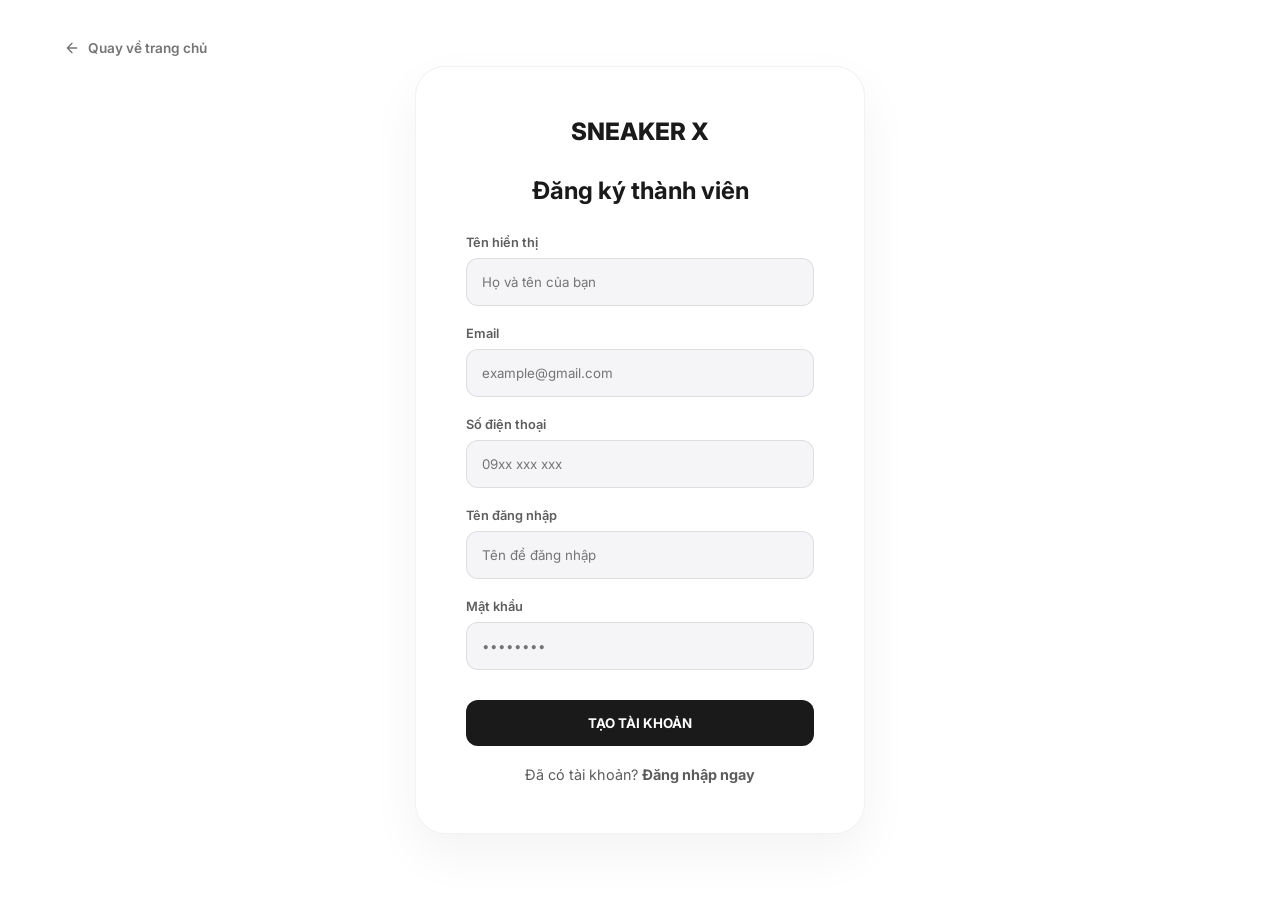
==== dangKy.html @ 4dec1fca "first" ====
<!DOCTYPE html>
<html lang="vi">
<head>
    <meta charset="UTF-8">
    <meta name="viewport" content="width=device-width, initial-scale=1.0">
    <title>SNEAKER X - Đăng ký</title>
    <link href="https://fonts.googleapis.com/css2?family=Inter:wght@300;400;600;800&display=swap" rel="stylesheet">
    <style>
        :root { --bg-color: #ffffff; --text-color: #1a1a1a; --secondary-bg: #f5f5f7; }
        [data-theme="dark"] { --bg-color: #050505; --text-color: #f5f5f7; --secondary-bg: #151515; }
        * { margin: 0; padding: 0; box-sizing: border-box; font-family: 'Inter', sans-serif; }
        
        body { background: var(--bg-color); color: var(--text-color); display: flex; align-items: center; justify-content: center; min-height: 100vh; padding: 20px; transition: 0.3s; position: relative; }
        
        .btn-back {
            position: absolute; top: 40px; left: 5%;
            text-decoration: none; color: var(--text-color);
            font-size: 0.85rem; font-weight: 600;
            display: flex; align-items: center; gap: 8px;
            opacity: 0.6; transition: 0.3s;
        }
        .btn-back:hover { opacity: 1; transform: translateX(-5px); }

        .auth-card { background: var(--bg-color); border: 1px solid rgba(128,128,128,0.1); padding: 50px; border-radius: 30px; width: 100%; max-width: 450px; box-shadow: 0 20px 50px rgba(0,0,0,0.05); }
        .logo { font-weight: 800; font-size: 1.5rem; text-align: center; margin-bottom: 30px; display: block; text-decoration: none; color: var(--text-color); }
        h2 { font-size: 1.5rem; margin-bottom: 30px; text-align: center; }
        .form-group { margin-bottom: 20px; }
        label { display: block; font-size: 0.8rem; font-weight: 600; margin-bottom: 8px; opacity: 0.7; }
        input { width: 100%; padding: 15px; border-radius: 12px; border: 1px solid rgba(128,128,128,0.2); background: var(--secondary-bg); color: var(--text-color); outline: none; transition: 0.3s; }
        input:focus { border-color: var(--text-color); }
        .btn-submit { width: 100%; padding: 15px; border-radius: 12px; border: none; background: var(--text-color); color: var(--bg-color); font-weight: 700; cursor: pointer; margin-top: 10px; transition: 0.3s; }
        .btn-submit:hover { opacity: 0.9; transform: translateY(-2px); }
        
        .switch-auth { text-align: center; margin-top: 20px; font-size: 0.9rem; opacity: 0.7; }
        .switch-auth a { color: var(--text-color); font-weight: 700; text-decoration: none; }
        #message { margin-top: 15px; text-align: center; font-size: 0.85rem; padding: 10px; border-radius: 8px; display: none; }
    </style>
</head>
<body>
    <a href="index.html" class="btn-back">
        <svg width="16" height="16" viewBox="0 0 24 24" fill="none" stroke="currentColor" stroke-width="2" stroke-linecap="round" stroke-linejoin="round"><path d="M19 12H5M12 19l-7-7 7-7"/></svg>
        Quay về trang chủ
    </a>

    <div class="auth-card">
        <a href="index.html" class="logo">SNEAKER X</a>
        <h2>Đăng ký thành viên</h2>
        <form id="registerForm">
            <div class="form-group"><label>Tên hiển thị</label><input type="text" id="name" required placeholder="Họ và tên của bạn"></div>
            <div class="form-group"><label>Email</label><input type="email" id="email" required placeholder="example@gmail.com"></div>
            <div class="form-group"><label>Số điện thoại</label><input type="tel" id="phone" required placeholder="09xx xxx xxx"></div>
            <div class="form-group"><label>Tên đăng nhập</label><input type="text" id="username" required placeholder="Tên để đăng nhập"></div>
            <div class="form-group"><label>Mật khẩu</label><input type="password" id="password" required placeholder="••••••••"></div>
            <button type="submit" class="btn-submit">TẠO TÀI KHOẢN</button>
        </form>
        <div id="message"></div>
        <div class="switch-auth">Đã có tài khoản? <a href="dangNhap.html">Đăng nhập ngay</a></div>
    </div>

    <script>
        document.getElementById('registerForm').addEventListener('submit', async (e) => {
            e.preventDefault();
            const msg = document.getElementById('message');
            
            // Lấy dữ liệu và làm sạch khoảng trắng
            const userData = {
                name: document.getElementById('name').value.trim(),
                email: document.getElementById('email').value.trim(),
                phone: document.getElementById('phone').value.trim(),
                username: document.getElementById('username').value.trim(),
                password: document.getElementById('password').value // Không trim password
            };

            try {
                // Kiểm tra xem username đã tồn tại chưa
                const check = await fetch(`http://localhost:3000/users?username=${encodeURIComponent(userData.username)}`);
                const exists = await check.json();
                
                if (exists.length > 0) {
                    msg.style.display = 'block'; msg.style.color = '#ff4444'; msg.innerText = "Tên đăng nhập đã tồn tại!";
                    return;
                }

                // Lưu user mới vào json-server
                const response = await fetch('http://localhost:3000/users', {
                    method: 'POST',
                    headers: { 'Content-Type': 'application/json' },
                    body: JSON.stringify(userData)
                });

                if (response.ok) {
                    msg.style.display = 'block'; msg.style.color = '#00c851'; msg.innerText = "Đăng ký thành công! Đang chuyển hướng...";
                    setTimeout(() => window.location.href = 'dangNhap.html', 500); // Chuyển trang sau 0.5s
                }
            } catch (err) {
                let localUsers = JSON.parse(localStorage.getItem('local_users')) || [];
                localUsers.push(userData);
                localStorage.setItem('local_users', JSON.stringify(localUsers));
                msg.style.display = 'block'; msg.style.color = '#ffbb33'; msg.innerText = "Đăng ký thành công (Offline mode). Đang chuyển hướng...";
                setTimeout(() => window.location.href = 'dangNhap.html', 500);
            }
        });

        // Áp dụng theme
        if (localStorage.getItem('theme') === 'dark') document.body.setAttribute('data-theme', 'dark');
    </script>
</body>
</html>
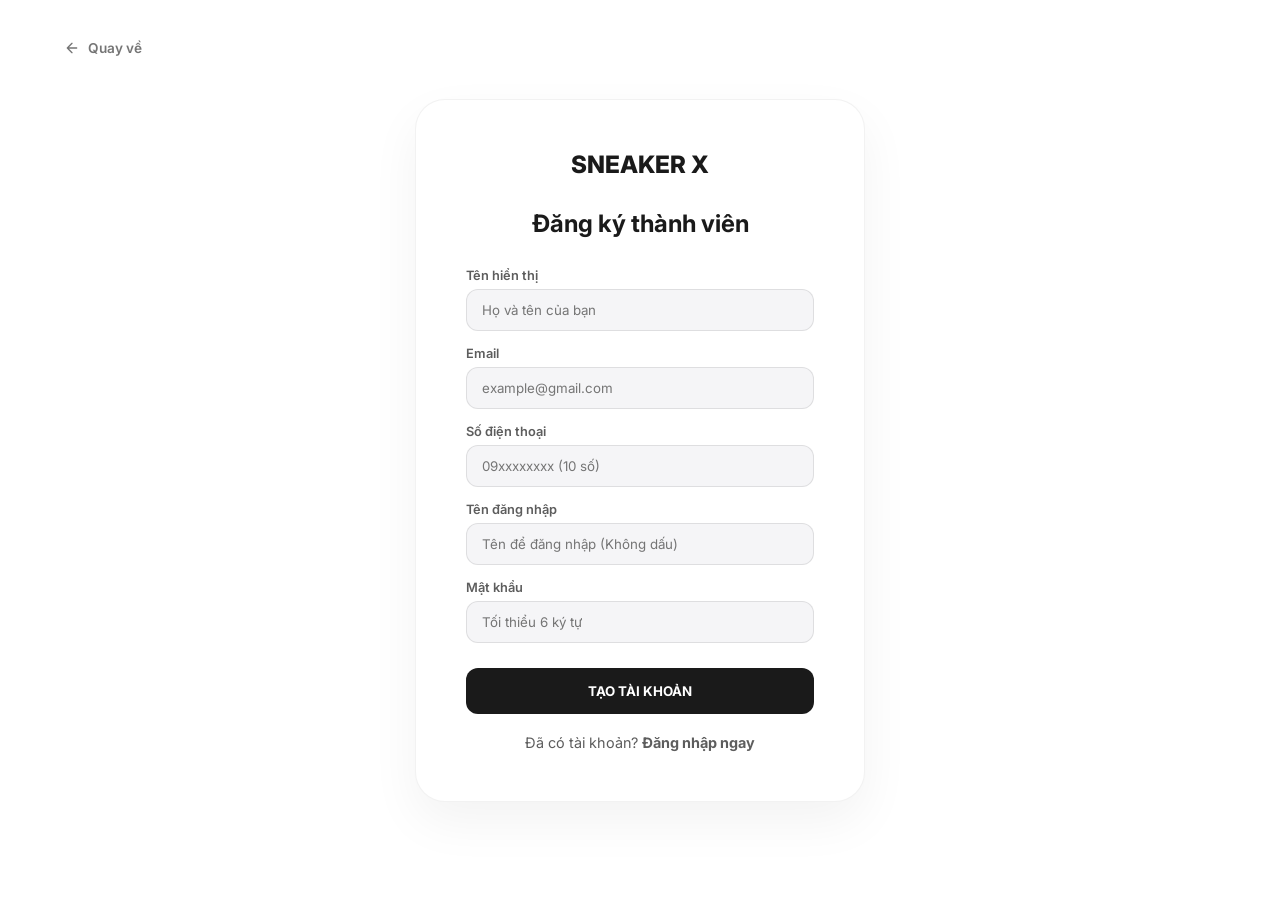
==== commit 2dd95cea: "update" ====
--- a/dangKy.html
+++ b/dangKy.html
@@ -9,48 +9,38 @@
         :root { --bg-color: #ffffff; --text-color: #1a1a1a; --secondary-bg: #f5f5f7; }
         [data-theme="dark"] { --bg-color: #050505; --text-color: #f5f5f7; --secondary-bg: #151515; }
         * { margin: 0; padding: 0; box-sizing: border-box; font-family: 'Inter', sans-serif; }
-        
         body { background: var(--bg-color); color: var(--text-color); display: flex; align-items: center; justify-content: center; min-height: 100vh; padding: 20px; transition: 0.3s; position: relative; }
         
-        .btn-back {
-            position: absolute; top: 40px; left: 5%;
-            text-decoration: none; color: var(--text-color);
-            font-size: 0.85rem; font-weight: 600;
-            display: flex; align-items: center; gap: 8px;
-            opacity: 0.6; transition: 0.3s;
-        }
+        .btn-back { position: absolute; top: 40px; left: 5%; text-decoration: none; color: var(--text-color); font-size: 0.85rem; font-weight: 600; display: flex; align-items: center; gap: 8px; opacity: 0.6; transition: 0.3s; }
         .btn-back:hover { opacity: 1; transform: translateX(-5px); }
 
         .auth-card { background: var(--bg-color); border: 1px solid rgba(128,128,128,0.1); padding: 50px; border-radius: 30px; width: 100%; max-width: 450px; box-shadow: 0 20px 50px rgba(0,0,0,0.05); }
         .logo { font-weight: 800; font-size: 1.5rem; text-align: center; margin-bottom: 30px; display: block; text-decoration: none; color: var(--text-color); }
         h2 { font-size: 1.5rem; margin-bottom: 30px; text-align: center; }
-        .form-group { margin-bottom: 20px; }
-        label { display: block; font-size: 0.8rem; font-weight: 600; margin-bottom: 8px; opacity: 0.7; }
-        input { width: 100%; padding: 15px; border-radius: 12px; border: 1px solid rgba(128,128,128,0.2); background: var(--secondary-bg); color: var(--text-color); outline: none; transition: 0.3s; }
+        .form-group { margin-bottom: 15px; }
+        label { display: block; font-size: 0.8rem; font-weight: 600; margin-bottom: 6px; opacity: 0.7; }
+        input { width: 100%; padding: 12px 15px; border-radius: 12px; border: 1px solid rgba(128,128,128,0.2); background: var(--secondary-bg); color: var(--text-color); outline: none; transition: 0.3s; }
         input:focus { border-color: var(--text-color); }
+        input.error { border-color: #ff4444; background: rgba(255, 68, 68, 0.05); }
         .btn-submit { width: 100%; padding: 15px; border-radius: 12px; border: none; background: var(--text-color); color: var(--bg-color); font-weight: 700; cursor: pointer; margin-top: 10px; transition: 0.3s; }
         .btn-submit:hover { opacity: 0.9; transform: translateY(-2px); }
-        
         .switch-auth { text-align: center; margin-top: 20px; font-size: 0.9rem; opacity: 0.7; }
         .switch-auth a { color: var(--text-color); font-weight: 700; text-decoration: none; }
-        #message { margin-top: 15px; text-align: center; font-size: 0.85rem; padding: 10px; border-radius: 8px; display: none; }
+        #message { margin-top: 15px; text-align: center; font-size: 0.85rem; padding: 10px; border-radius: 8px; display: none; font-weight:600;}
     </style>
 </head>
 <body>
-    <a href="index.html" class="btn-back">
-        <svg width="16" height="16" viewBox="0 0 24 24" fill="none" stroke="currentColor" stroke-width="2" stroke-linecap="round" stroke-linejoin="round"><path d="M19 12H5M12 19l-7-7 7-7"/></svg>
-        Quay về trang chủ
-    </a>
+    <a href="index.html" class="btn-back"><svg width="16" height="16" viewBox="0 0 24 24" fill="none" stroke="currentColor" stroke-width="2" stroke-linecap="round" stroke-linejoin="round"><path d="M19 12H5M12 19l-7-7 7-7"/></svg>Quay về</a>
 
     <div class="auth-card">
         <a href="index.html" class="logo">SNEAKER X</a>
         <h2>Đăng ký thành viên</h2>
-        <form id="registerForm">
-            <div class="form-group"><label>Tên hiển thị</label><input type="text" id="name" required placeholder="Họ và tên của bạn"></div>
-            <div class="form-group"><label>Email</label><input type="email" id="email" required placeholder="example@gmail.com"></div>
-            <div class="form-group"><label>Số điện thoại</label><input type="tel" id="phone" required placeholder="09xx xxx xxx"></div>
-            <div class="form-group"><label>Tên đăng nhập</label><input type="text" id="username" required placeholder="Tên để đăng nhập"></div>
-            <div class="form-group"><label>Mật khẩu</label><input type="password" id="password" required placeholder="••••••••"></div>
+        <form id="registerForm" novalidate>
+            <div class="form-group"><label>Tên hiển thị</label><input type="text" id="name" placeholder="Họ và tên của bạn"></div>
+            <div class="form-group"><label>Email</label><input type="email" id="email" placeholder="example@gmail.com"></div>
+            <div class="form-group"><label>Số điện thoại</label><input type="tel" id="phone" placeholder="09xxxxxxxx (10 số)"></div>
+            <div class="form-group"><label>Tên đăng nhập</label><input type="text" id="username" placeholder="Tên để đăng nhập (Không dấu)"></div>
+            <div class="form-group"><label>Mật khẩu</label><input type="password" id="password" placeholder="Tối thiểu 6 ký tự"></div>
             <button type="submit" class="btn-submit">TẠO TÀI KHOẢN</button>
         </form>
         <div id="message"></div>
@@ -58,30 +48,55 @@
     </div>
 
     <script>
+        const showMsg = (text, type) => {
+            const msg = document.getElementById('message');
+            msg.style.display = 'block';
+            msg.style.color = type === 'error' ? '#ff4444' : '#00c851';
+            msg.style.background = type === 'error' ? 'rgba(255, 68, 68, 0.1)' : 'rgba(0, 200, 81, 0.1)';
+            msg.innerText = text;
+        };
+
+        const clearErrors = () => { document.querySelectorAll('input').forEach(i => i.classList.remove('error')); };
+        const validateEmail = (email) => /^[^\s@]+@[^\s@]+\.[^\s@]+$/.test(email);
+        const validatePhone = (phone) => /^(0[3|5|7|8|9])+([0-9]{8})$/.test(phone); // Chuẩn VN 10 số
+
         document.getElementById('registerForm').addEventListener('submit', async (e) => {
             e.preventDefault();
-            const msg = document.getElementById('message');
+            clearErrors();
             
-            // Lấy dữ liệu và làm sạch khoảng trắng
-            const userData = {
-                name: document.getElementById('name').value.trim(),
-                email: document.getElementById('email').value.trim(),
-                phone: document.getElementById('phone').value.trim(),
-                username: document.getElementById('username').value.trim(),
-                password: document.getElementById('password').value // Không trim password
+            const inputs = {
+                name: document.getElementById('name'),
+                email: document.getElementById('email'),
+                phone: document.getElementById('phone'),
+                username: document.getElementById('username'),
+                password: document.getElementById('password')
             };
 
+            const userData = {
+                name: inputs.name.value.trim(),
+                email: inputs.email.value.trim(),
+                phone: inputs.phone.value.trim(),
+                username: inputs.username.value.trim(),
+                password: inputs.password.value,
+                role: "user"
+            };
+
+            // Form Validation
+            if (!userData.name) { inputs.name.classList.add('error'); return showMsg("Vui lòng nhập họ tên!", "error"); }
+            if (!validateEmail(userData.email)) { inputs.email.classList.add('error'); return showMsg("Email không hợp lệ!", "error"); }
+            if (!validatePhone(userData.phone)) { inputs.phone.classList.add('error'); return showMsg("SĐT gồm 10 số & bắt đầu bằng 0!", "error"); }
+            if (!userData.username || userData.username.includes(" ")) { inputs.username.classList.add('error'); return showMsg("Tên đăng nhập không được chứa khoảng trắng!", "error"); }
+            if (userData.password.length < 6) { inputs.password.classList.add('error'); return showMsg("Mật khẩu tối thiểu 6 ký tự!", "error"); }
+
             try {
-                // Kiểm tra xem username đã tồn tại chưa
                 const check = await fetch(`http://localhost:3000/users?username=${encodeURIComponent(userData.username)}`);
                 const exists = await check.json();
                 
                 if (exists.length > 0) {
-                    msg.style.display = 'block'; msg.style.color = '#ff4444'; msg.innerText = "Tên đăng nhập đã tồn tại!";
-                    return;
+                    inputs.username.classList.add('error');
+                    return showMsg("Tên đăng nhập đã tồn tại!", "error");
                 }
 
-                // Lưu user mới vào json-server
                 const response = await fetch('http://localhost:3000/users', {
                     method: 'POST',
                     headers: { 'Content-Type': 'application/json' },
@@ -89,19 +104,18 @@
                 });
 
                 if (response.ok) {
-                    msg.style.display = 'block'; msg.style.color = '#00c851'; msg.innerText = "Đăng ký thành công! Đang chuyển hướng...";
-                    setTimeout(() => window.location.href = 'dangNhap.html', 500); // Chuyển trang sau 0.5s
+                    showMsg("Đăng ký thành công! Đang chuyển hướng...", "success");
+                    setTimeout(() => window.location.href = 'dangNhap.html', 500);
                 }
             } catch (err) {
                 let localUsers = JSON.parse(localStorage.getItem('local_users')) || [];
                 localUsers.push(userData);
                 localStorage.setItem('local_users', JSON.stringify(localUsers));
-                msg.style.display = 'block'; msg.style.color = '#ffbb33'; msg.innerText = "Đăng ký thành công (Offline mode). Đang chuyển hướng...";
+                showMsg("Đăng ký thành công (Offline mode).", "success");
                 setTimeout(() => window.location.href = 'dangNhap.html', 500);
             }
         });
 
-        // Áp dụng theme
         if (localStorage.getItem('theme') === 'dark') document.body.setAttribute('data-theme', 'dark');
     </script>
 </body>
